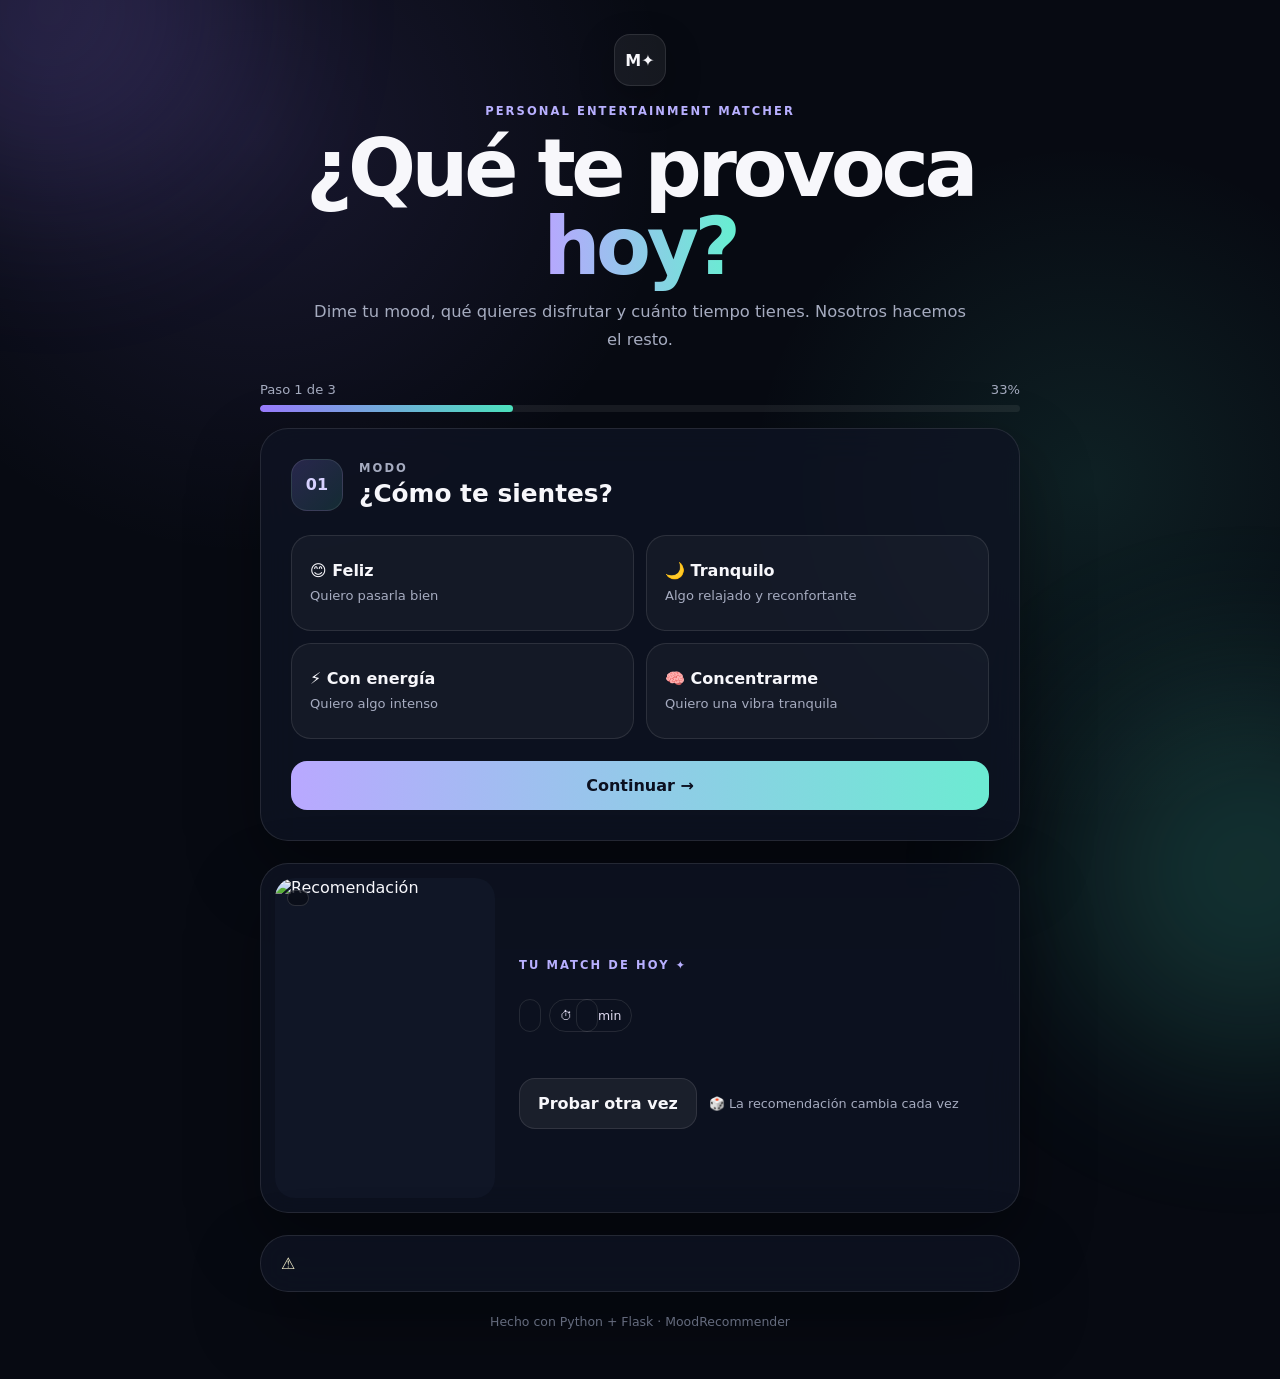
==== index.html @ 663fe7c4 "Crear versión pública estática de MoodRecommender" ====
<!DOCTYPE html>
<html lang="es">
<head>
  <meta charset="UTF-8">
  <meta name="viewport" content="width=device-width, initial-scale=1.0">
  <meta name="theme-color" content="#070a12">
  <title>MoodRecommender ✦</title>
  <link rel="stylesheet" href="static/style.css">
</head>
<body>
  <div class="ambient ambient-one"></div>
  <div class="ambient ambient-two"></div>

  <main class="container">
    <header class="hero">
      <div class="logo">M✦</div>
      <p class="eyebrow">PERSONAL ENTERTAINMENT MATCHER</p>
      <h1>¿Qué te provoca <span>hoy?</span></h1>
      <p class="hero-text">Dime tu mood, qué quieres disfrutar y cuánto tiempo tienes. Nosotros hacemos el resto.</p>
    </header>

    <div class="progress-wrap">
      <div class="progress-top">
        <span id="step-label">Paso 1 de 3</span>
        <span id="progress-percent">33%</span>
      </div>
      <div class="progress-track"><div class="progress-bar" id="progress-bar"></div></div>
    </div>

    <form class="card" id="recommendation-form">
      <section class="question step active" data-step="1">
        <div class="question-heading">
          <div class="number">01</div>
          <div><p class="mini-label">MODO</p><h2>¿Cómo te sientes?</h2></div>
        </div>
        <div class="options">
          <label class="option"><input type="radio" name="animo" value="feliz"><span><strong>😊 Feliz</strong><small>Quiero pasarla bien</small></span></label>
          <label class="option"><input type="radio" name="animo" value="tranquilo"><span><strong>🌙 Tranquilo</strong><small>Algo relajado y reconfortante</small></span></label>
          <label class="option"><input type="radio" name="animo" value="energia"><span><strong>⚡ Con energía</strong><small>Quiero algo intenso</small></span></label>
          <label class="option"><input type="radio" name="animo" value="concentrarme"><span><strong>🧠 Concentrarme</strong><small>Quiero una vibra tranquila</small></span></label>
        </div>
        <button type="button" class="next-btn">Continuar →</button>
      </section>

      <section class="question step" data-step="2">
        <div class="question-heading">
          <div class="number">02</div>
          <div><p class="mini-label">FORMATO</p><h2>¿Qué quieres disfrutar?</h2></div>
        </div>
        <div class="options big-options">
          <label class="option type-option"><input type="radio" name="tipo" value="peliculas"><span><b>🎬</b><strong>Película</strong><small>Una historia completa</small></span></label>
          <label class="option type-option"><input type="radio" name="tipo" value="series"><span><b>📺</b><strong>Serie</strong><small>Un episodio para empezar</small></span></label>
          <label class="option type-option"><input type="radio" name="tipo" value="musica"><span><b>🎵</b><strong>Música</strong><small>Algo para escuchar</small></span></label>
        </div>
        <div class="button-row"><button type="button" class="back-btn">← Atrás</button><button type="button" class="next-btn">Continuar →</button></div>
      </section>

      <section class="question step" data-step="3">
        <div class="question-heading">
          <div class="number">03</div>
          <div><p class="mini-label">TIEMPO</p><h2>¿Cuánto tiempo tienes?</h2></div>
        </div>
        <div class="options time-options">
          <label class="option"><input type="radio" name="tiempo" value="30"><span><strong>⏱ 30 min</strong><small>Algo rápido</small></span></label>
          <label class="option"><input type="radio" name="tiempo" value="60"><span><strong>🕐 1 hora</strong><small>Una sesión corta</small></span></label>
          <label class="option"><input type="radio" name="tiempo" value="all"><span><strong>🕑 2 horas o más</strong><small>Sin prisa</small></span></label>
        </div>
        <div class="button-row"><button type="button" class="back-btn">← Atrás</button><button type="submit" class="recommend-btn">✨ Encontrar recomendación</button></div>
      </section>
    </form>

    <section class="result-card" id="result" hidden>
      <div class="result-art">
        <img id="result-image" src="" alt="Recomendación">
        <span class="result-badge" id="result-type"></span>
      </div>
      <div class="result-content">
        <p class="result-label">TU MATCH DE HOY ✦</p>
        <h2 id="result-title"></h2>
        <div class="chips"><span id="result-genre"></span><span>⏱ <span id="result-duration"></span> min</span></div>
        <p class="description" id="result-description"></p>
        <div class="result-actions">
          <button type="button" class="ghost-btn" id="again-btn">Probar otra vez</button>
          <span class="random-note">🎲 La recomendación cambia cada vez</span>
        </div>
      </div>
    </section>

    <section class="message" id="message" hidden><span>⚠️</span><span id="message-text"></span></section>

    <footer>Hecho con Python + Flask · MoodRecommender</footer>
  </main>

  <script src="static/site.js"></script>
</body>
</html>
---- static/style.css ----
:root{--bg:#070a12;--card:rgba(15,20,35,.78);--text:#f7f7fb;--muted:#a6acc0;--line:rgba(255,255,255,.1);--accent:#9a7cff;--accent2:#4ee7c2}
*{box-sizing:border-box}html{scroll-behavior:smooth}
body{margin:0;min-height:100vh;font-family:Inter,ui-sans-serif,system-ui,-apple-system,BlinkMacSystemFont,"Segoe UI",sans-serif;background:radial-gradient(circle at 20% 10%,rgba(154,124,255,.12),transparent 26%),radial-gradient(circle at 85% 35%,rgba(78,231,194,.1),transparent 24%),var(--bg);color:var(--text);overflow-x:hidden}
button,input{font:inherit}.ambient{position:fixed;width:380px;height:380px;border-radius:50%;filter:blur(90px);pointer-events:none;z-index:-1;opacity:.18}.ambient-one{background:#9a7cff;top:-180px;left:-140px}.ambient-two{background:#4ee7c2;right:-160px;bottom:-160px}
.container{width:min(980px,92%);margin:auto;padding:34px 0 50px}.hero{text-align:center;max-width:760px;margin:0 auto 28px}.logo{width:52px;height:52px;display:grid;place-items:center;margin:0 auto 18px;border:1px solid var(--line);border-radius:16px;background:rgba(255,255,255,.06);box-shadow:0 12px 35px rgba(0,0,0,.25);font-weight:800}
.eyebrow,.mini-label,.result-label{letter-spacing:.18em;font-size:.72rem;font-weight:800;color:#b8b0ff}.hero h1{margin:8px 0 12px;font-size:clamp(2.6rem,7vw,5rem);line-height:.98;letter-spacing:-.055em}.hero h1 span{background:linear-gradient(90deg,#b8a6ff,#66efd1);-webkit-background-clip:text;background-clip:text;color:transparent}.hero-text{margin:0 auto;max-width:660px;color:var(--muted);line-height:1.7;font-size:1.02rem}
.progress-wrap{max-width:760px;margin:0 auto 16px}.progress-top{display:flex;justify-content:space-between;color:var(--muted);font-size:.82rem;margin-bottom:8px}.progress-track{height:7px;background:rgba(255,255,255,.07);border-radius:999px;overflow:hidden}.progress-bar{height:100%;width:33.333%;background:linear-gradient(90deg,#9a7cff,#4ee7c2);border-radius:999px;transition:width .35s ease}
.card,.result-card,.message{width:min(760px,100%);margin:auto;border:1px solid var(--line);background:var(--card);backdrop-filter:blur(18px);border-radius:28px;box-shadow:0 30px 70px rgba(0,0,0,.35)}.card{padding:30px}.step{display:none;animation:fadeIn .35s ease}.step.active{display:block}
@keyframes fadeIn{from{opacity:0;transform:translateY(8px)}to{opacity:1;transform:translateY(0)}}@keyframes shake{0%,100%{transform:translateX(0)}25%{transform:translateX(-7px)}75%{transform:translateX(7px)}}.shake{animation:shake .35s ease}
.question-heading{display:flex;gap:16px;align-items:center;margin-bottom:24px}.number{width:52px;height:52px;display:grid;place-items:center;border-radius:16px;background:linear-gradient(135deg,rgba(154,124,255,.2),rgba(78,231,194,.12));border:1px solid var(--line);color:#d7d1ff;font-weight:800}.question h2{margin:4px 0 0;font-size:1.55rem}.mini-label{margin:0;color:var(--muted)}
.options{display:grid;grid-template-columns:repeat(2,minmax(0,1fr));gap:12px}.big-options,.time-options{grid-template-columns:repeat(3,minmax(0,1fr))}.option{cursor:pointer}.option input{position:absolute;opacity:0;pointer-events:none}
.option span{display:flex;min-height:96px;flex-direction:column;justify-content:center;gap:7px;padding:18px;border:1px solid var(--line);border-radius:20px;background:rgba(255,255,255,.035);transition:transform .2s ease,border-color .2s ease,background .2s ease,box-shadow .2s ease}.option span:hover{transform:translateY(-3px);background:rgba(255,255,255,.06);border-color:rgba(255,255,255,.2)}.option input:checked+span{border-color:rgba(154,124,255,.75);background:linear-gradient(145deg,rgba(154,124,255,.16),rgba(78,231,194,.06));box-shadow:0 12px 28px rgba(80,50,160,.18);transform:translateY(-2px)}.option strong{font-size:1rem}.option small{color:var(--muted);font-size:.82rem;line-height:1.4}.type-option span{min-height:150px}.type-option b{font-size:2rem}
.button-row{display:flex;gap:12px;margin-top:24px}button,.ghost-btn{border:none;border-radius:16px;padding:15px 18px;cursor:pointer;font-weight:800;text-decoration:none;transition:transform .2s ease,opacity .2s ease}button:hover,.ghost-btn:hover{transform:translateY(-2px)}.next-btn,.recommend-btn{margin-top:22px;width:100%;color:#0b1020;background:linear-gradient(90deg,#b9a8ff,#6cebd2)}.button-row .next-btn{margin-top:0;flex:1}.back-btn,.ghost-btn{background:rgba(255,255,255,.06);color:var(--text);border:1px solid var(--line)}.button-row .back-btn{flex:.42}
.result-card{margin-top:22px;padding:14px;display:grid;grid-template-columns:220px 1fr;gap:20px;overflow:hidden}.result-art{min-height:320px;position:relative;border-radius:20px;overflow:hidden;background:#101626}.result-art img{width:100%;height:100%;display:block;object-fit:cover}.result-badge{position:absolute;top:12px;left:12px;padding:7px 10px;border-radius:999px;background:rgba(7,10,18,.68);border:1px solid rgba(255,255,255,.14);font-size:.72rem;font-weight:800;backdrop-filter:blur(10px)}.result-content{display:flex;flex-direction:column;justify-content:center;padding:14px 14px 14px 4px}.result-content h2{margin:4px 0 12px;font-size:clamp(1.9rem,4vw,3rem);line-height:1.02}.chips{display:flex;flex-wrap:wrap;gap:8px}.chips span{padding:8px 10px;border:1px solid var(--line);border-radius:999px;color:#ddd9ef;font-size:.78rem}.description{color:var(--muted);line-height:1.7;max-width:52ch}.result-actions{display:flex;align-items:center;gap:12px;flex-wrap:wrap;margin-top:14px}.random-note{color:var(--muted);font-size:.8rem}.message{margin-top:22px;padding:18px 20px;color:#f3eeca;display:flex;gap:10px;align-items:center}footer{width:min(760px,100%);margin:22px auto 0;text-align:center;color:#777f95;font-size:.78rem}
@media(max-width:760px){.options,.big-options,.time-options{grid-template-columns:1fr}.result-card{grid-template-columns:1fr}.result-art{min-height:260px}.result-content{padding:10px 8px 16px}}@media(max-width:520px){.container{width:94%;padding-top:22px}.card{padding:20px;border-radius:22px}.question-heading{align-items:flex-start}.button-row{flex-direction:column}.button-row .back-btn{flex:auto}.button-row button{width:100%}}
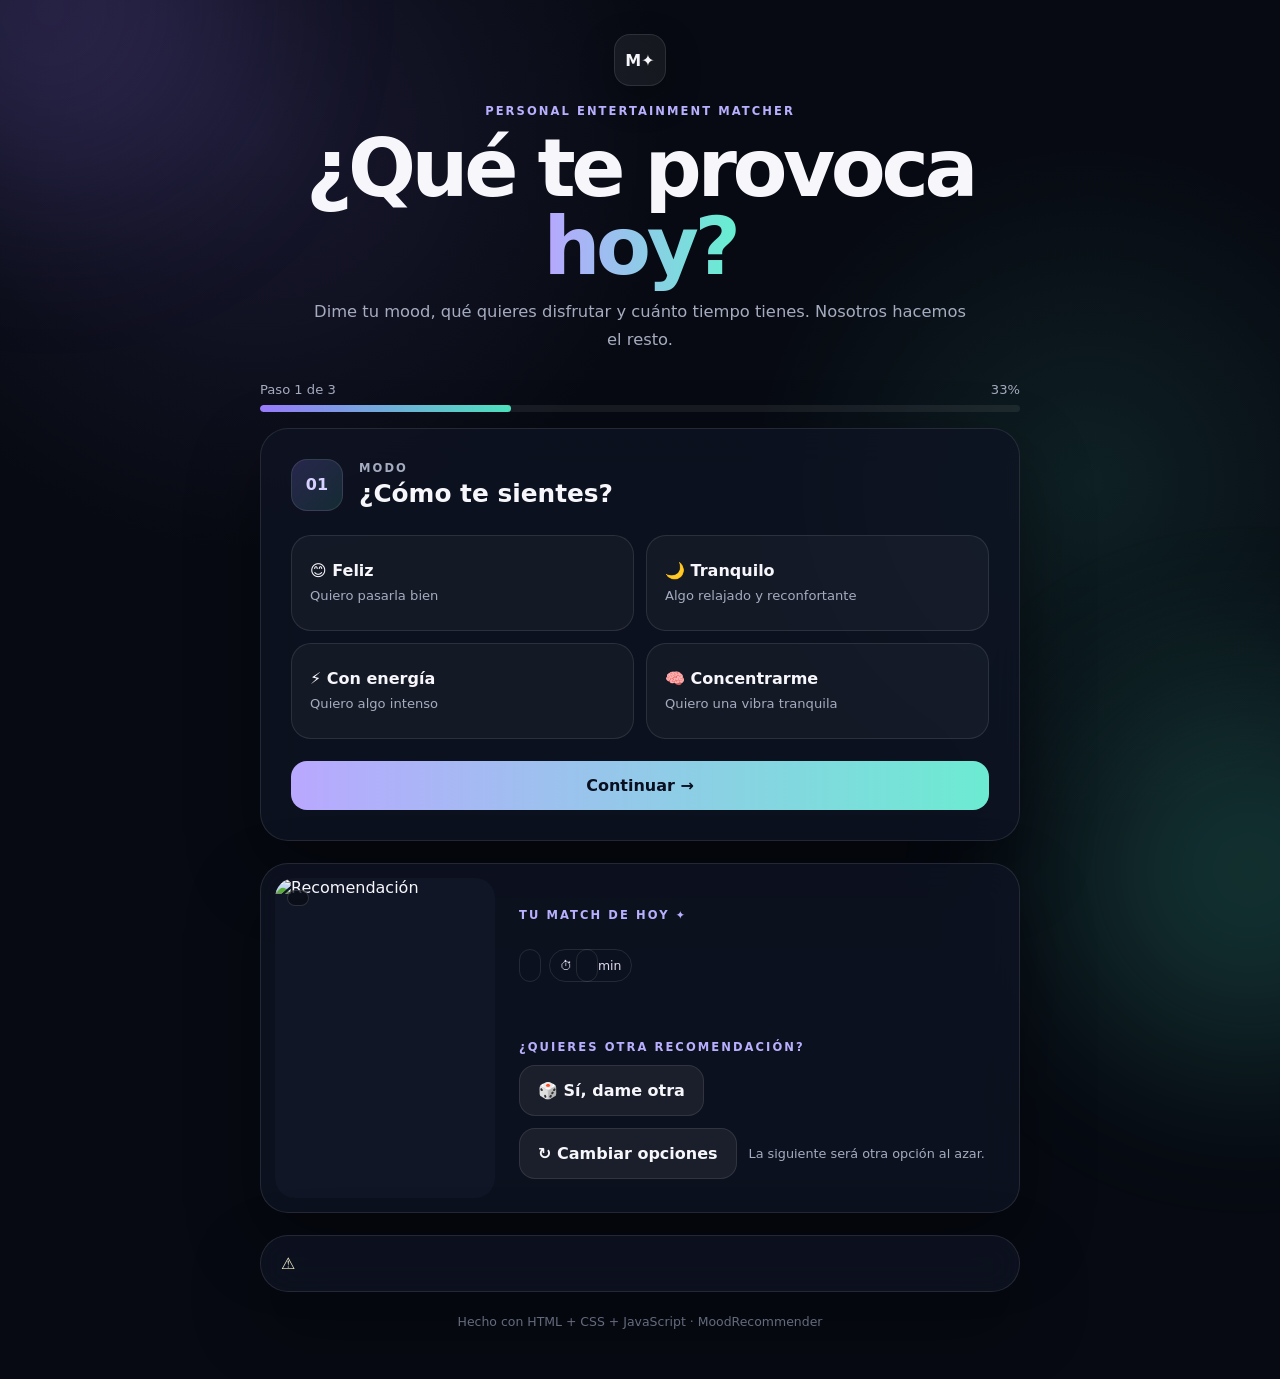
==== commit 37967e5e: "Mejorar flujo de nuevas recomendaciones" ====
--- a/index.html
+++ b/index.html
@@ -80,15 +80,19 @@
         <div class="chips"><span id="result-genre"></span><span>⏱ <span id="result-duration"></span> min</span></div>
         <p class="description" id="result-description"></p>
         <div class="result-actions">
-          <button type="button" class="ghost-btn" id="again-btn">Probar otra vez</button>
-          <span class="random-note">🎲 La recomendación cambia cada vez</span>
+          <div>
+            <p class="result-label">¿QUIERES OTRA RECOMENDACIÓN?</p>
+            <button type="button" class="ghost-btn" id="again-btn">🎲 Sí, dame otra</button>
+          </div>
+          <button type="button" class="ghost-btn" id="restart-btn">↻ Cambiar opciones</button>
+          <span class="random-note">La siguiente será otra opción al azar.</span>
         </div>
       </div>
     </section>
 
     <section class="message" id="message" hidden><span>⚠️</span><span id="message-text"></span></section>
 
-    <footer>Hecho con Python + Flask · MoodRecommender</footer>
+    <footer>Hecho con HTML + CSS + JavaScript · MoodRecommender</footer>
   </main>
 
   <script src="static/site.js"></script>
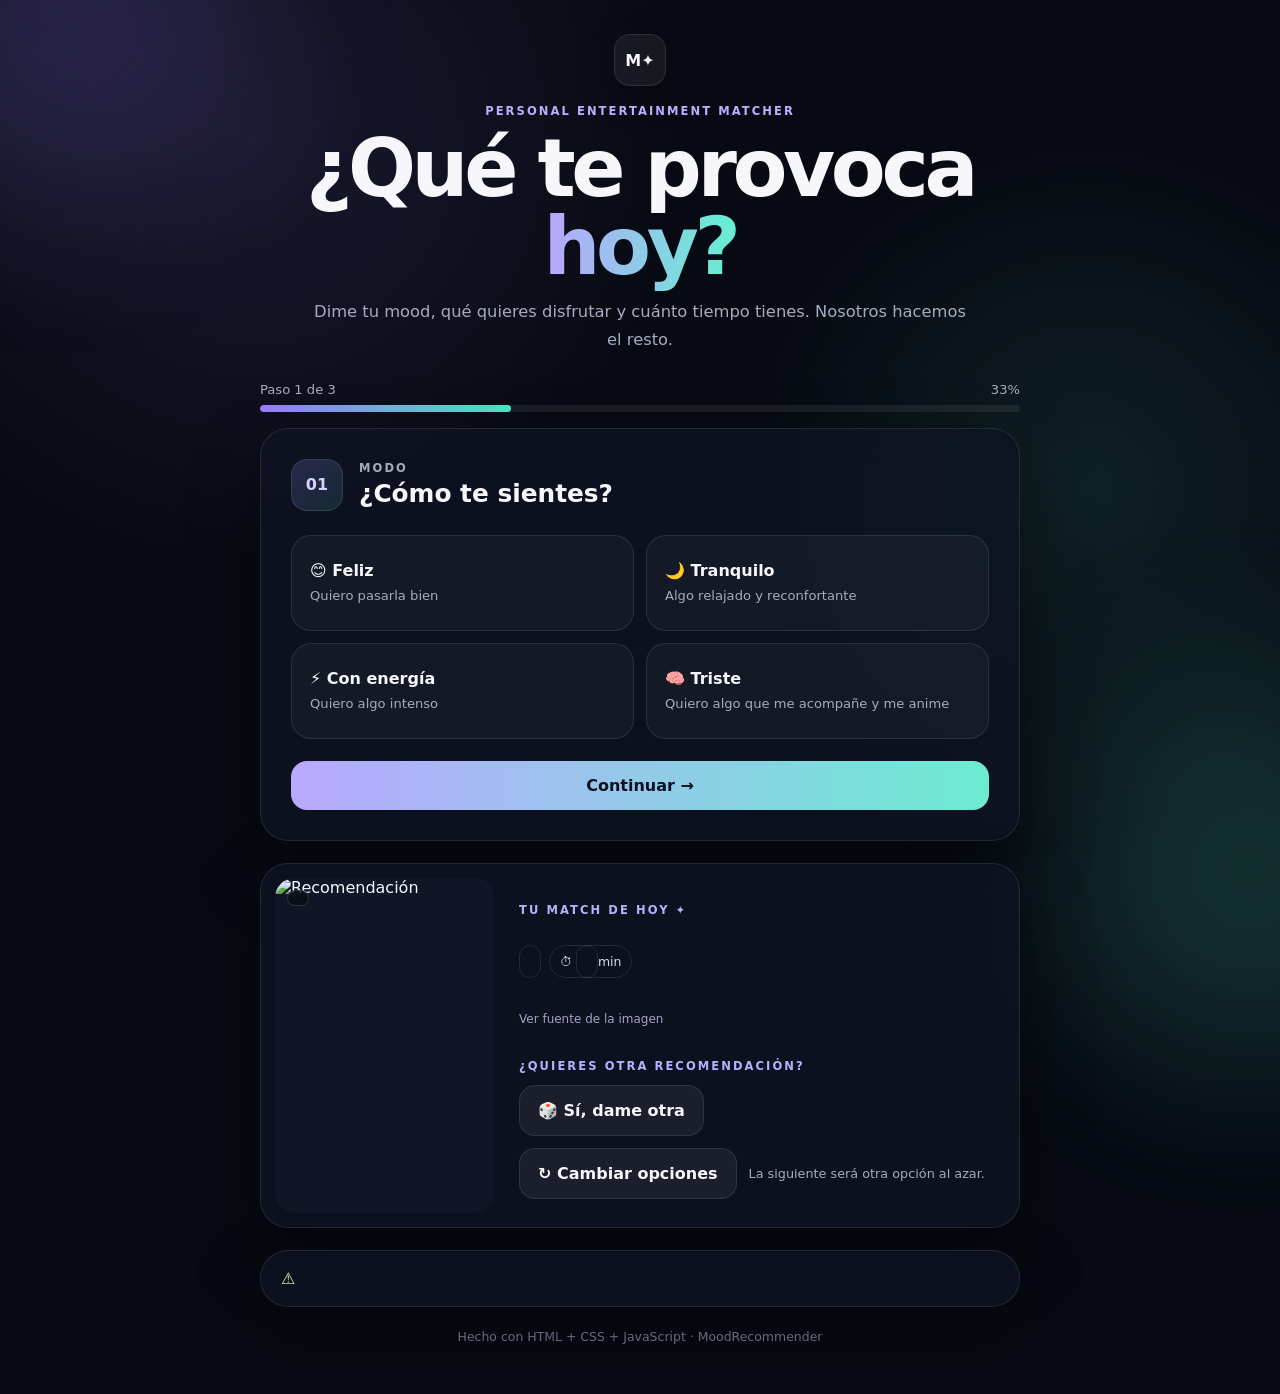
==== commit 65d4065c: "Cambiar estado de ánimo a triste" ====
--- a/index.html
+++ b/index.html
@@ -37,7 +37,7 @@
           <label class="option"><input type="radio" name="animo" value="feliz"><span><strong>😊 Feliz</strong><small>Quiero pasarla bien</small></span></label>
           <label class="option"><input type="radio" name="animo" value="tranquilo"><span><strong>🌙 Tranquilo</strong><small>Algo relajado y reconfortante</small></span></label>
           <label class="option"><input type="radio" name="animo" value="energia"><span><strong>⚡ Con energía</strong><small>Quiero algo intenso</small></span></label>
-          <label class="option"><input type="radio" name="animo" value="concentrarme"><span><strong>🧠 Concentrarme</strong><small>Quiero una vibra tranquila</small></span></label>
+          <label class="option"><input type="radio" name="animo" value="triste"><span><strong>🧠 Triste</strong><small>Quiero algo que me acompañe y me anime</small></span></label>
         </div>
         <button type="button" class="next-btn">Continuar →</button>
       </section>
@@ -71,7 +71,7 @@
 
     <section class="result-card" id="result" hidden>
       <div class="result-art">
-        <img id="result-image" src="" alt="Recomendación">
+        <img id="result-image" src="" alt="Recomendación" loading="eager">
         <span class="result-badge" id="result-type"></span>
       </div>
       <div class="result-content">
@@ -79,6 +79,7 @@
         <h2 id="result-title"></h2>
         <div class="chips"><span id="result-genre"></span><span>⏱ <span id="result-duration"></span> min</span></div>
         <p class="description" id="result-description"></p>
+        <a class="image-source" id="result-source" href="#" target="_blank" rel="noopener noreferrer" hidden>Ver fuente de la imagen</a>
         <div class="result-actions">
           <div>
             <p class="result-label">¿QUIERES OTRA RECOMENDACIÓN?</p>
@@ -95,6 +96,9 @@
     <footer>Hecho con HTML + CSS + JavaScript · MoodRecommender</footer>
   </main>
 
+  <script src="static/catalog-movies.js"></script>
+  <script src="static/catalog-series.js"></script>
+  <script src="static/catalog-music.js"></script>
   <script src="static/site.js"></script>
 </body>
 </html>
--- a/static/style.css
+++ b/static/style.css
@@ -13,3 +13,7 @@
 .button-row{display:flex;gap:12px;margin-top:24px}button,.ghost-btn{border:none;border-radius:16px;padding:15px 18px;cursor:pointer;font-weight:800;text-decoration:none;transition:transform .2s ease,opacity .2s ease}button:hover,.ghost-btn:hover{transform:translateY(-2px)}.next-btn,.recommend-btn{margin-top:22px;width:100%;color:#0b1020;background:linear-gradient(90deg,#b9a8ff,#6cebd2)}.button-row .next-btn{margin-top:0;flex:1}.back-btn,.ghost-btn{background:rgba(255,255,255,.06);color:var(--text);border:1px solid var(--line)}.button-row .back-btn{flex:.42}
 .result-card{margin-top:22px;padding:14px;display:grid;grid-template-columns:220px 1fr;gap:20px;overflow:hidden}.result-art{min-height:320px;position:relative;border-radius:20px;overflow:hidden;background:#101626}.result-art img{width:100%;height:100%;display:block;object-fit:cover}.result-badge{position:absolute;top:12px;left:12px;padding:7px 10px;border-radius:999px;background:rgba(7,10,18,.68);border:1px solid rgba(255,255,255,.14);font-size:.72rem;font-weight:800;backdrop-filter:blur(10px)}.result-content{display:flex;flex-direction:column;justify-content:center;padding:14px 14px 14px 4px}.result-content h2{margin:4px 0 12px;font-size:clamp(1.9rem,4vw,3rem);line-height:1.02}.chips{display:flex;flex-wrap:wrap;gap:8px}.chips span{padding:8px 10px;border:1px solid var(--line);border-radius:999px;color:#ddd9ef;font-size:.78rem}.description{color:var(--muted);line-height:1.7;max-width:52ch}.result-actions{display:flex;align-items:center;gap:12px;flex-wrap:wrap;margin-top:14px}.random-note{color:var(--muted);font-size:.8rem}.message{margin-top:22px;padding:18px 20px;color:#f3eeca;display:flex;gap:10px;align-items:center}footer{width:min(760px,100%);margin:22px auto 0;text-align:center;color:#777f95;font-size:.78rem}
 @media(max-width:760px){.options,.big-options,.time-options{grid-template-columns:1fr}.result-card{grid-template-columns:1fr}.result-art{min-height:260px}.result-content{padding:10px 8px 16px}}@media(max-width:520px){.container{width:94%;padding-top:22px}.card{padding:20px;border-radius:22px}.question-heading{align-items:flex-start}.button-row{flex-direction:column}.button-row .back-btn{flex:auto}.button-row button{width:100%}}
+
+
+.image-source{display:inline-block;margin:2px 0 8px;color:#a7a1c7;font-size:.75rem;text-decoration:none}
+.image-source:hover{text-decoration:underline;color:#c7c0ef}
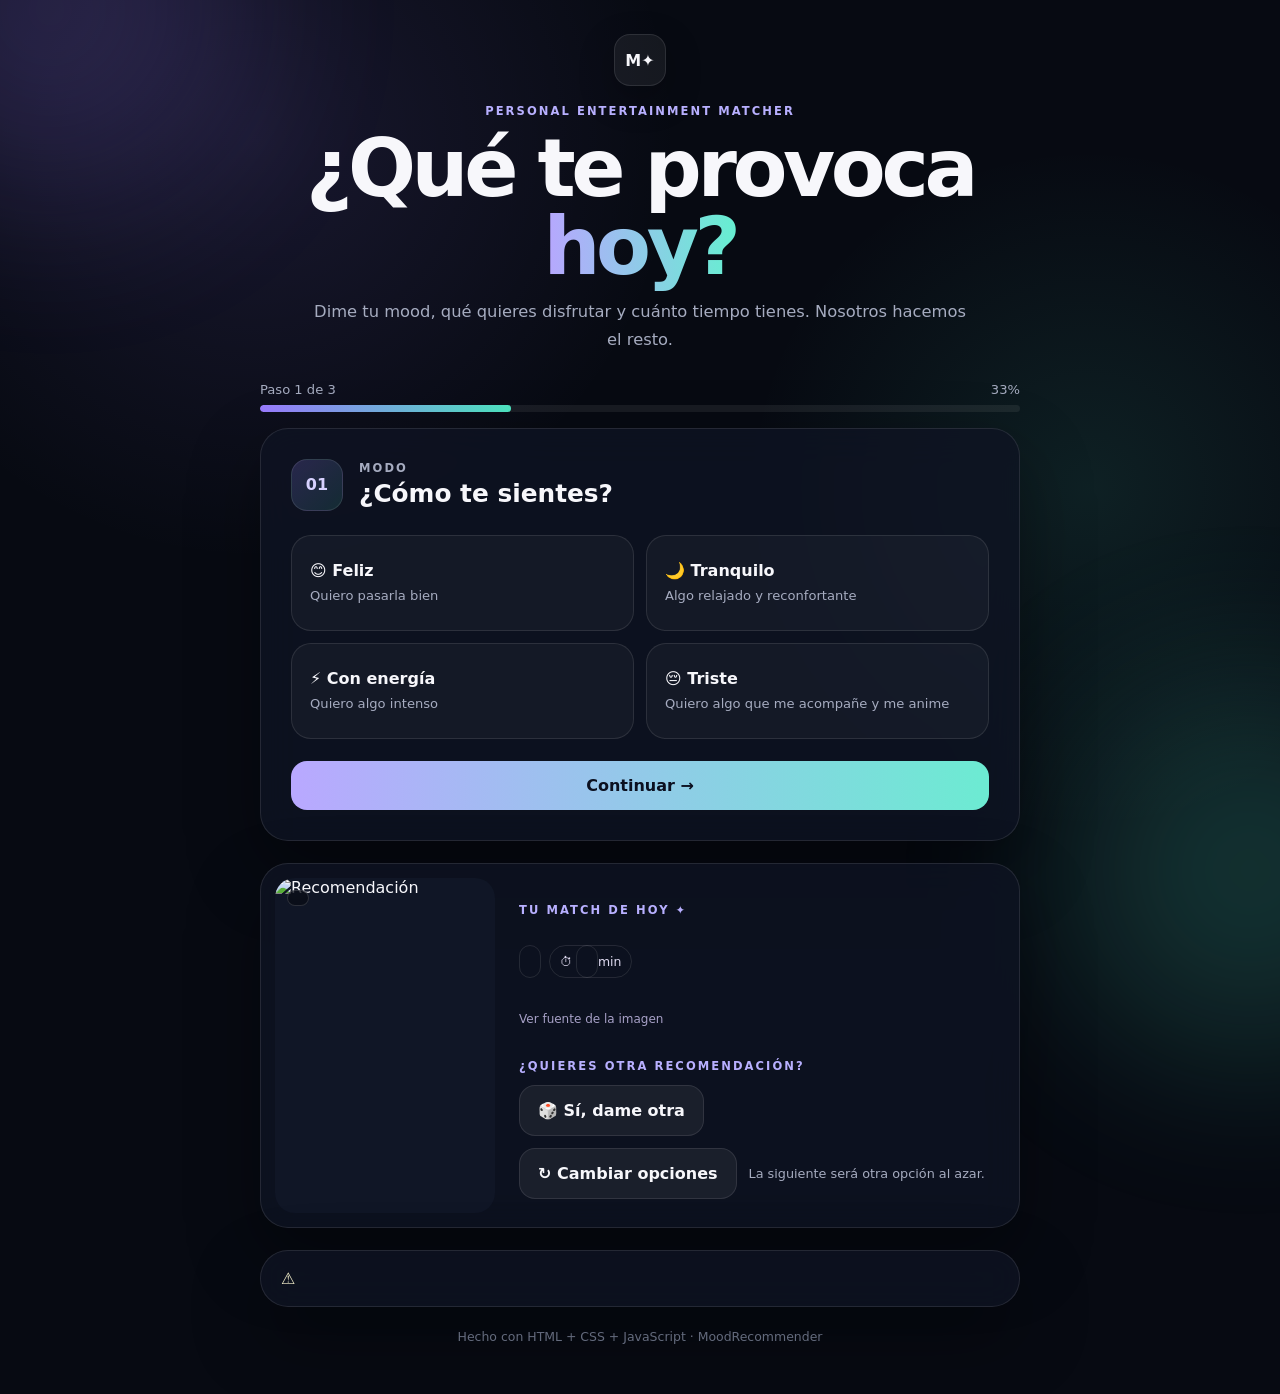
==== commit 6159b94d: "Mejorar icono del estado triste" ====
--- a/index.html
+++ b/index.html
@@ -37,7 +37,7 @@
           <label class="option"><input type="radio" name="animo" value="feliz"><span><strong>😊 Feliz</strong><small>Quiero pasarla bien</small></span></label>
           <label class="option"><input type="radio" name="animo" value="tranquilo"><span><strong>🌙 Tranquilo</strong><small>Algo relajado y reconfortante</small></span></label>
           <label class="option"><input type="radio" name="animo" value="energia"><span><strong>⚡ Con energía</strong><small>Quiero algo intenso</small></span></label>
-          <label class="option"><input type="radio" name="animo" value="triste"><span><strong>🧠 Triste</strong><small>Quiero algo que me acompañe y me anime</small></span></label>
+          <label class="option"><input type="radio" name="animo" value="triste"><span><strong>😔 Triste</strong><small>Quiero algo que me acompañe y me anime</small></span></label>
         </div>
         <button type="button" class="next-btn">Continuar →</button>
       </section>
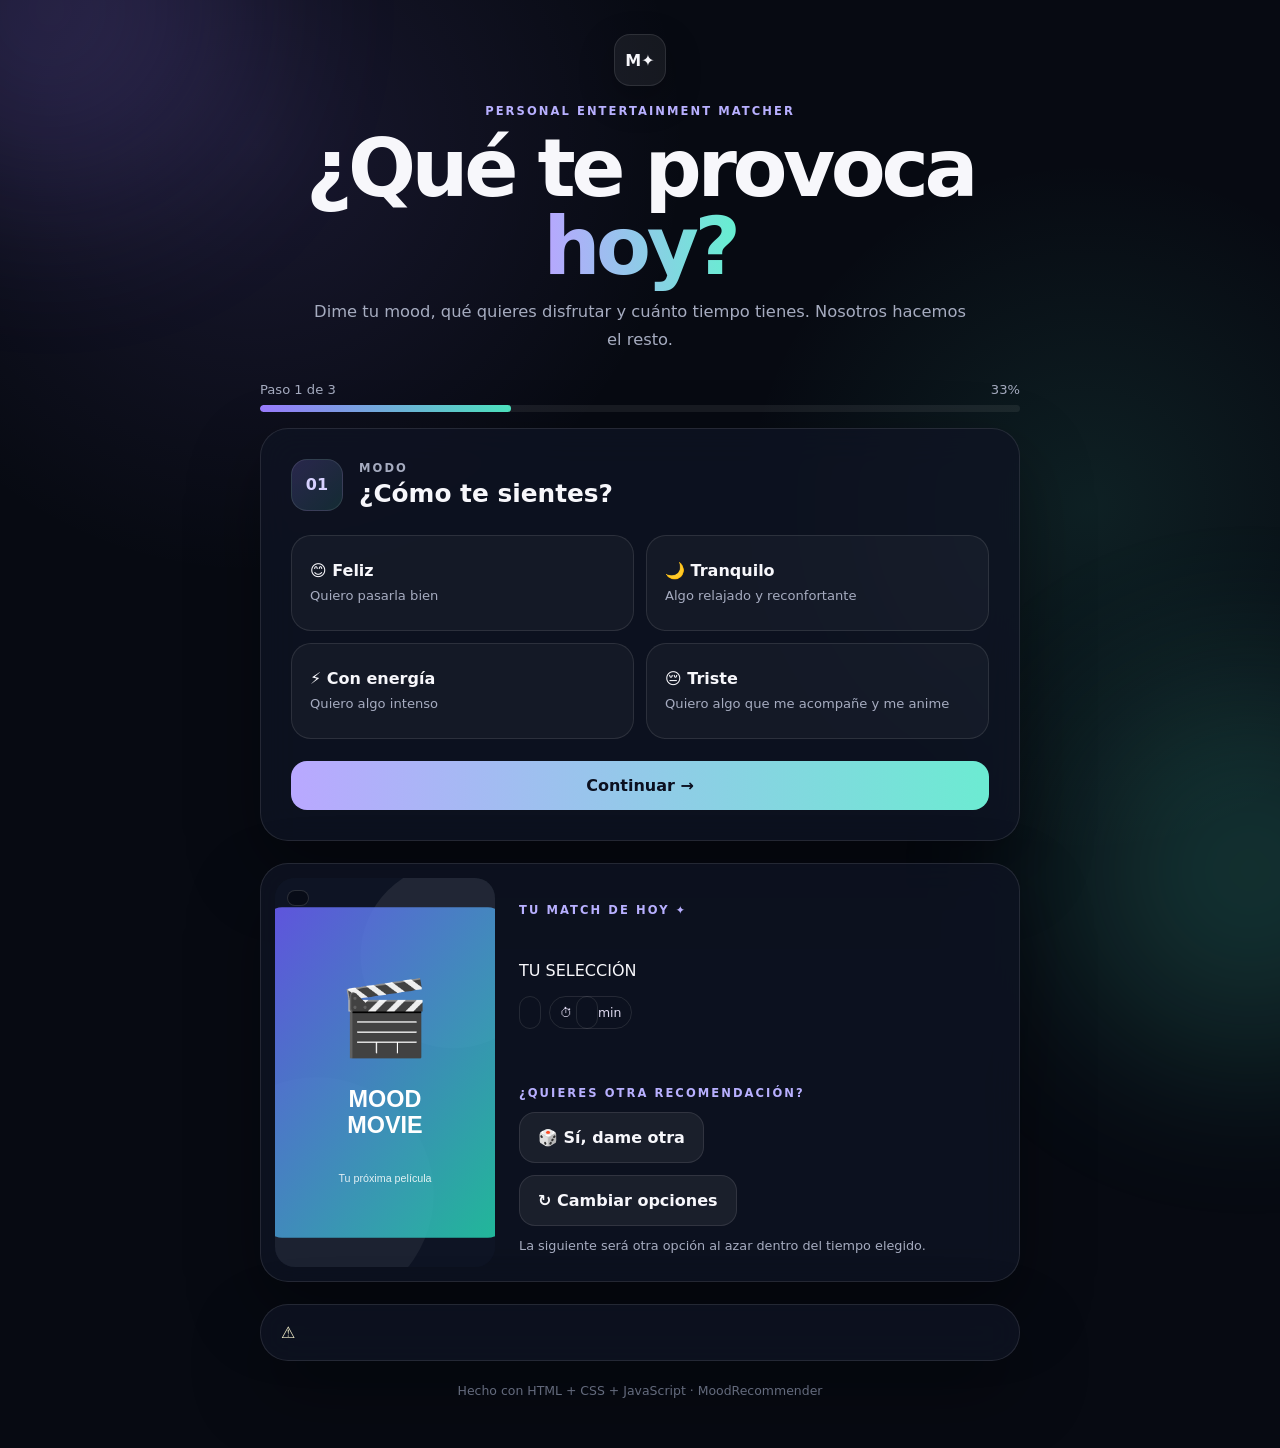
==== commit 8ace52ef: "Corregir interfaz y resumen de selección" ====
--- a/index.html
+++ b/index.html
@@ -61,9 +61,9 @@
           <div><p class="mini-label">TIEMPO</p><h2>¿Cuánto tiempo tienes?</h2></div>
         </div>
         <div class="options time-options">
-          <label class="option"><input type="radio" name="tiempo" value="30"><span><strong>⏱ 30 min</strong><small>Algo rápido</small></span></label>
-          <label class="option"><input type="radio" name="tiempo" value="60"><span><strong>🕐 1 hora</strong><small>Una sesión corta</small></span></label>
-          <label class="option"><input type="radio" name="tiempo" value="all"><span><strong>🕑 2 horas o más</strong><small>Sin prisa</small></span></label>
+          <label class="option"><input type="radio" name="tiempo" value="30"><span><strong>⏱ 30 min</strong><small>Algo que dure hasta 30 minutos</small></span></label>
+          <label class="option"><input type="radio" name="tiempo" value="60"><span><strong>🕐 1 hora</strong><small>Algo que dure hasta 60 minutos</small></span></label>
+          <label class="option"><input type="radio" name="tiempo" value="all"><span><strong>🕑 2 horas o más</strong><small>Sin límite estricto de duración</small></span></label>
         </div>
         <div class="button-row"><button type="button" class="back-btn">← Atrás</button><button type="submit" class="recommend-btn">✨ Encontrar recomendación</button></div>
       </section>
@@ -71,22 +71,31 @@
 
     <section class="result-card" id="result" hidden>
       <div class="result-art">
-        <img id="result-image" src="" alt="Recomendación" loading="eager">
+        <img id="result-image" src="static/images/movie.svg" alt="Imagen local de la recomendación" loading="eager">
         <span class="result-badge" id="result-type"></span>
       </div>
       <div class="result-content">
         <p class="result-label">TU MATCH DE HOY ✦</p>
         <h2 id="result-title"></h2>
+
+        <div class="selection-summary" id="selection-summary">
+          <p class="summary-label">TU SELECCIÓN</p>
+          <div class="summary-chips">
+            <span id="summary-mood"></span>
+            <span id="summary-type"></span>
+            <span id="summary-time"></span>
+          </div>
+        </div>
+
         <div class="chips"><span id="result-genre"></span><span>⏱ <span id="result-duration"></span> min</span></div>
         <p class="description" id="result-description"></p>
-        <a class="image-source" id="result-source" href="#" target="_blank" rel="noopener noreferrer" hidden>Ver fuente de la imagen</a>
         <div class="result-actions">
           <div>
             <p class="result-label">¿QUIERES OTRA RECOMENDACIÓN?</p>
             <button type="button" class="ghost-btn" id="again-btn">🎲 Sí, dame otra</button>
           </div>
           <button type="button" class="ghost-btn" id="restart-btn">↻ Cambiar opciones</button>
-          <span class="random-note">La siguiente será otra opción al azar.</span>
+          <span class="random-note">La siguiente será otra opción al azar dentro del tiempo elegido.</span>
         </div>
       </div>
     </section>
